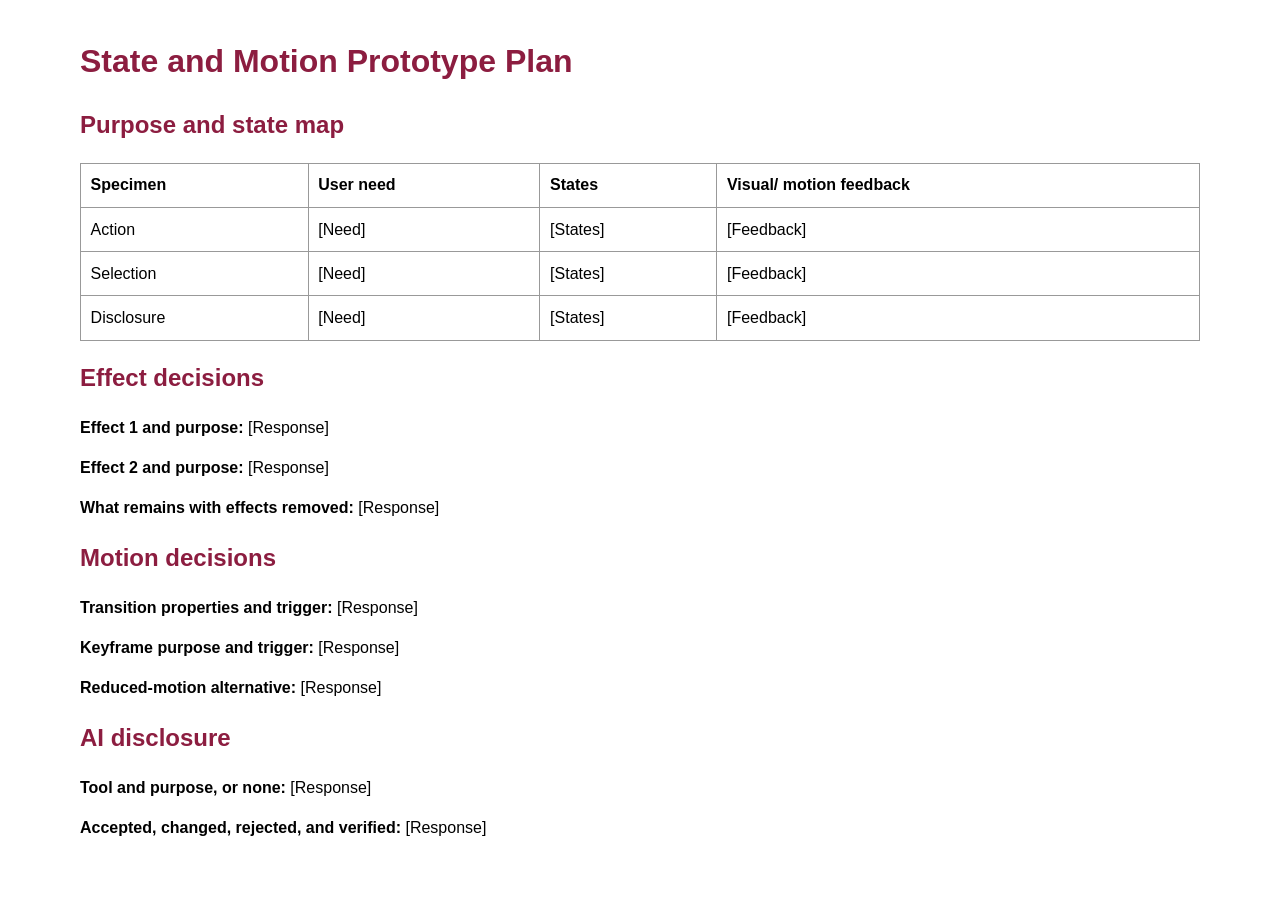
==== prototype-plan.html @ e9217cf0 "Initial commit" ====
<!DOCTYPE html>
    <html lang="en">
    <head>
        <meta charset="utf-8">
        <title>Prototype Plan</title>
        <style>
            body {
                max-width:70rem;
                margin:auto;
                padding:1rem;
                font:1rem/1.5 Arial,sans-serif;
                }
            h1,h2 {
                color:#8c1d40;
                }
            table {
                width:100%;
                border-collapse:collapse;
                }
            th,td {
                border:1px solid #999;
                padding:.6rem;
                text-align:left;
                vertical-align:top;
                }
        </style>
    </head>
    <body>
        <h1>State and Motion Prototype Plan</h1>
        <h2>Purpose and state map</h2>
        <table>
            <tr>
                <th>Specimen</th>
                <th>User need</th>
                <th>States</th>
                <th>Visual/ motion feedback</th>
            </tr>
            <tr>
                <td>Action</td>
                <td>[Need]</td>
                <td>[States]</td>
                <td>[Feedback]</td>
            </tr>
            <tr>
                <td>Selection</td>
                <td>[Need]</td>
                <td>[States]</td>
                <td>[Feedback]</td>
            </tr>
            <tr>
                <td>Disclosure</td>
                <td>[Need]</td>
                <td>[States]</td>
                <td>[Feedback]</td>
            </tr>
        </table>
        <h2>Effect decisions</h2>
        <p><strong>Effect 1 and purpose:</strong> [Response]</p>
        <p><strong>Effect 2 and purpose:</strong> [Response]</p>
        <p><strong>What remains with effects removed:</strong> [Response]</p>
        <h2>Motion decisions</h2>
        <p><strong>Transition properties and trigger:</strong> [Response]</p>
        <p><strong>Keyframe purpose and trigger:</strong> [Response]</p>
        <p><strong>Reduced-motion alternative:</strong> [Response]</p>
        <h2>AI disclosure</h2>
        <p><strong>Tool and purpose, or none:</strong> [Response]</p>
        <p><strong>Accepted, changed, rejected, and verified:</strong> [Response]</p>
    </body>
    </html>
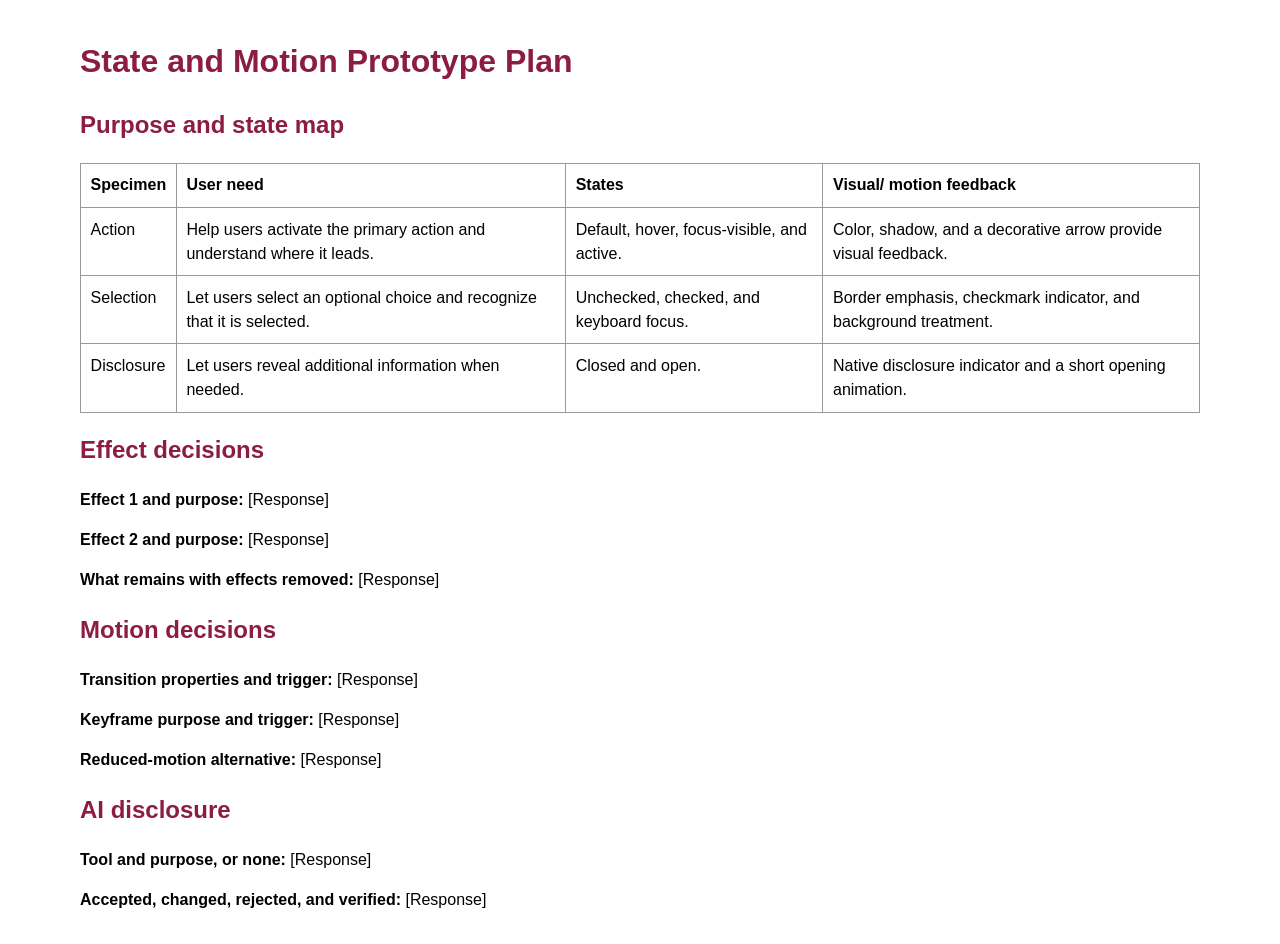
==== commit ae9c50fe: "Update prototype-plan.html" ====
--- a/prototype-plan.html
+++ b/prototype-plan.html
@@ -35,23 +35,24 @@
                 <th>States</th>
                 <th>Visual/ motion feedback</th>
             </tr>
+            
             <tr>
                 <td>Action</td>
-                <td>[Need]</td>
-                <td>[States]</td>
-                <td>[Feedback]</td>
+                <td>Help users activate the primary action and understand where it leads.</td>
+                <td>Default, hover, focus-visible, and active.</td>
+                <td>Color, shadow, and a decorative arrow provide visual feedback.</td>
             </tr>
             <tr>
                 <td>Selection</td>
-                <td>[Need]</td>
-                <td>[States]</td>
-                <td>[Feedback]</td>
+                <td>Let users select an optional choice and recognize that it is selected.</td>
+                <td>Unchecked, checked, and keyboard focus.</td>
+                <td>Border emphasis, checkmark indicator, and background treatment.</td>
             </tr>
             <tr>
                 <td>Disclosure</td>
-                <td>[Need]</td>
-                <td>[States]</td>
-                <td>[Feedback]</td>
+                <td>Let users reveal additional information when needed.</td>
+                <td>Closed and open.</td>
+                <td>Native disclosure indicator and a short opening animation.</td>
             </tr>
         </table>
         <h2>Effect decisions</h2>
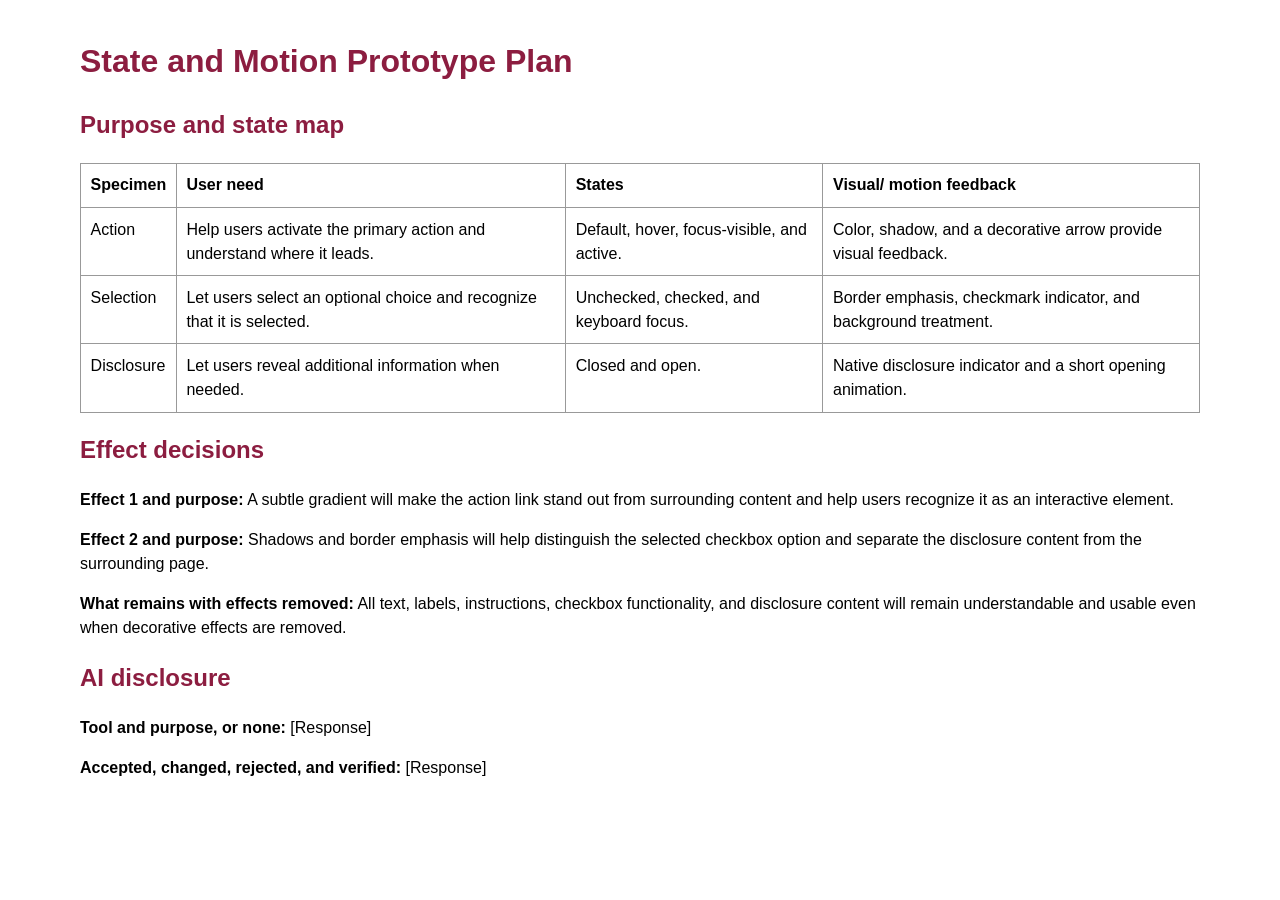
==== commit e05c711d: "Update prototype-plan.html" ====
--- a/prototype-plan.html
+++ b/prototype-plan.html
@@ -56,13 +56,10 @@
             </tr>
         </table>
         <h2>Effect decisions</h2>
-        <p><strong>Effect 1 and purpose:</strong> [Response]</p>
-        <p><strong>Effect 2 and purpose:</strong> [Response]</p>
-        <p><strong>What remains with effects removed:</strong> [Response]</p>
-        <h2>Motion decisions</h2>
-        <p><strong>Transition properties and trigger:</strong> [Response]</p>
-        <p><strong>Keyframe purpose and trigger:</strong> [Response]</p>
-        <p><strong>Reduced-motion alternative:</strong> [Response]</p>
+        <p><strong>Effect 1 and purpose:</strong> A subtle gradient will make the action link stand out from surrounding content and help users recognize it as an interactive element.</p>
+        <p><strong>Effect 2 and purpose:</strong> Shadows and border emphasis will help distinguish the selected checkbox option and separate the disclosure content from the surrounding page.</p>
+        <p><strong>What remains with effects removed:</strong> All text, labels, instructions, checkbox functionality, and disclosure content will remain understandable and usable even when decorative effects are removed.</p>
+
         <h2>AI disclosure</h2>
         <p><strong>Tool and purpose, or none:</strong> [Response]</p>
         <p><strong>Accepted, changed, rejected, and verified:</strong> [Response]</p>
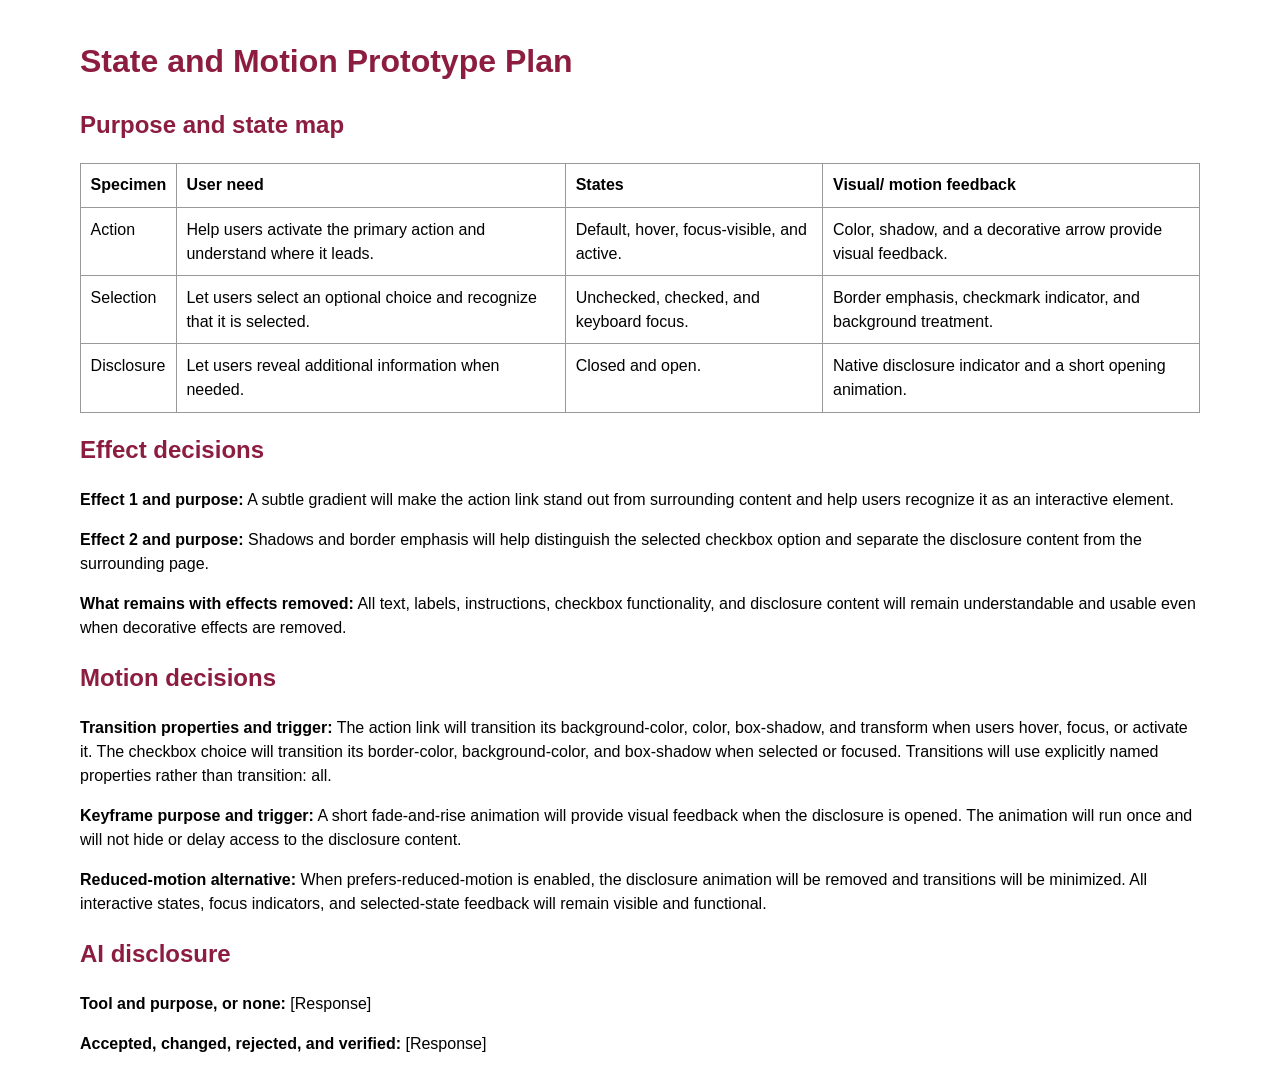
==== commit 62194eb4: "Update prototype-plan.html" ====
--- a/prototype-plan.html
+++ b/prototype-plan.html
@@ -60,6 +60,11 @@
         <p><strong>Effect 2 and purpose:</strong> Shadows and border emphasis will help distinguish the selected checkbox option and separate the disclosure content from the surrounding page.</p>
         <p><strong>What remains with effects removed:</strong> All text, labels, instructions, checkbox functionality, and disclosure content will remain understandable and usable even when decorative effects are removed.</p>
 
+        <h2>Motion decisions</h2>
+        <p><strong>Transition properties and trigger:</strong> The action link will transition its background-color, color, box-shadow, and transform when users hover, focus, or activate it. The checkbox choice will transition its border-color, background-color, and box-shadow when selected or focused. Transitions will use explicitly named properties rather than transition: all.</p>
+        <p><strong>Keyframe purpose and trigger:</strong> A short fade-and-rise animation will provide visual feedback when the disclosure is opened. The animation will run once and will not hide or delay access to the disclosure content.</p>
+        <p><strong>Reduced-motion alternative:</strong> When prefers-reduced-motion is enabled, the disclosure animation will be removed and transitions will be minimized. All interactive states, focus indicators, and selected-state feedback will remain visible and functional.</p>
+
         <h2>AI disclosure</h2>
         <p><strong>Tool and purpose, or none:</strong> [Response]</p>
         <p><strong>Accepted, changed, rejected, and verified:</strong> [Response]</p>
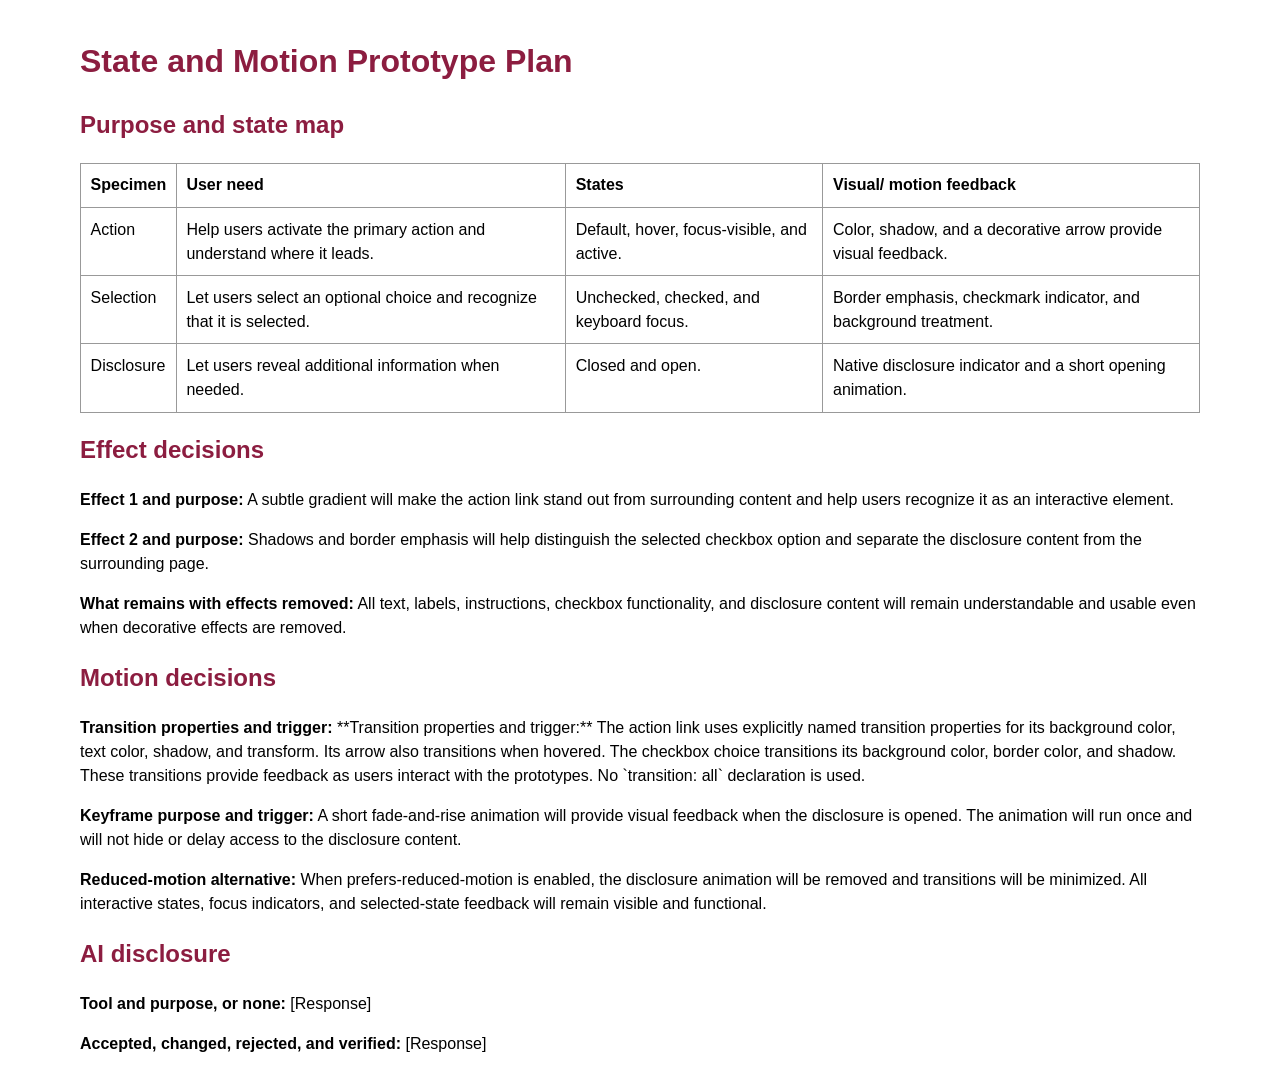
==== commit a66617b1: "Update prototype-plan.html" ====
--- a/prototype-plan.html
+++ b/prototype-plan.html
@@ -61,7 +61,7 @@
         <p><strong>What remains with effects removed:</strong> All text, labels, instructions, checkbox functionality, and disclosure content will remain understandable and usable even when decorative effects are removed.</p>
 
         <h2>Motion decisions</h2>
-        <p><strong>Transition properties and trigger:</strong> The action link will transition its background-color, color, box-shadow, and transform when users hover, focus, or activate it. The checkbox choice will transition its border-color, background-color, and box-shadow when selected or focused. Transitions will use explicitly named properties rather than transition: all.</p>
+        <p><strong>Transition properties and trigger:</strong> **Transition properties and trigger:** The action link uses explicitly named transition properties for its background color, text color, shadow, and transform. Its arrow also transitions when hovered. The checkbox choice transitions its background color, border color, and shadow. These transitions provide feedback as users interact with the prototypes. No `transition: all` declaration is used.</p>
         <p><strong>Keyframe purpose and trigger:</strong> A short fade-and-rise animation will provide visual feedback when the disclosure is opened. The animation will run once and will not hide or delay access to the disclosure content.</p>
         <p><strong>Reduced-motion alternative:</strong> When prefers-reduced-motion is enabled, the disclosure animation will be removed and transitions will be minimized. All interactive states, focus indicators, and selected-state feedback will remain visible and functional.</p>
 
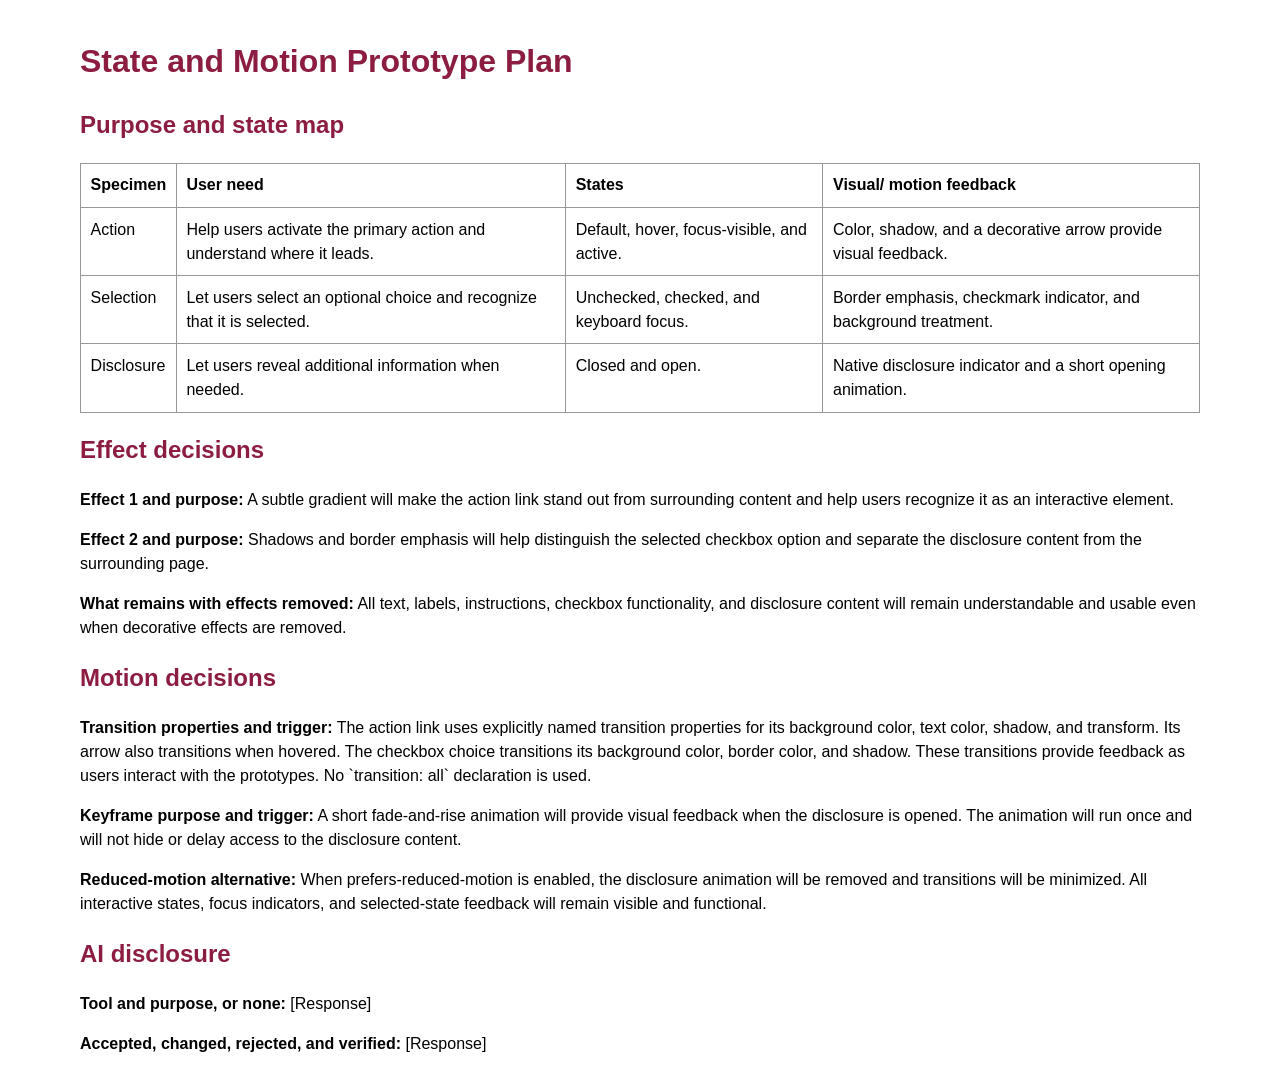
==== commit 63a46d8f: "Update prototype-plan.html" ====
--- a/prototype-plan.html
+++ b/prototype-plan.html
@@ -61,7 +61,7 @@
         <p><strong>What remains with effects removed:</strong> All text, labels, instructions, checkbox functionality, and disclosure content will remain understandable and usable even when decorative effects are removed.</p>
 
         <h2>Motion decisions</h2>
-        <p><strong>Transition properties and trigger:</strong> **Transition properties and trigger:** The action link uses explicitly named transition properties for its background color, text color, shadow, and transform. Its arrow also transitions when hovered. The checkbox choice transitions its background color, border color, and shadow. These transitions provide feedback as users interact with the prototypes. No `transition: all` declaration is used.</p>
+        <p><strong>Transition properties and trigger:</strong> The action link uses explicitly named transition properties for its background color, text color, shadow, and transform. Its arrow also transitions when hovered. The checkbox choice transitions its background color, border color, and shadow. These transitions provide feedback as users interact with the prototypes. No `transition: all` declaration is used.</p>
         <p><strong>Keyframe purpose and trigger:</strong> A short fade-and-rise animation will provide visual feedback when the disclosure is opened. The animation will run once and will not hide or delay access to the disclosure content.</p>
         <p><strong>Reduced-motion alternative:</strong> When prefers-reduced-motion is enabled, the disclosure animation will be removed and transitions will be minimized. All interactive states, focus indicators, and selected-state feedback will remain visible and functional.</p>
 
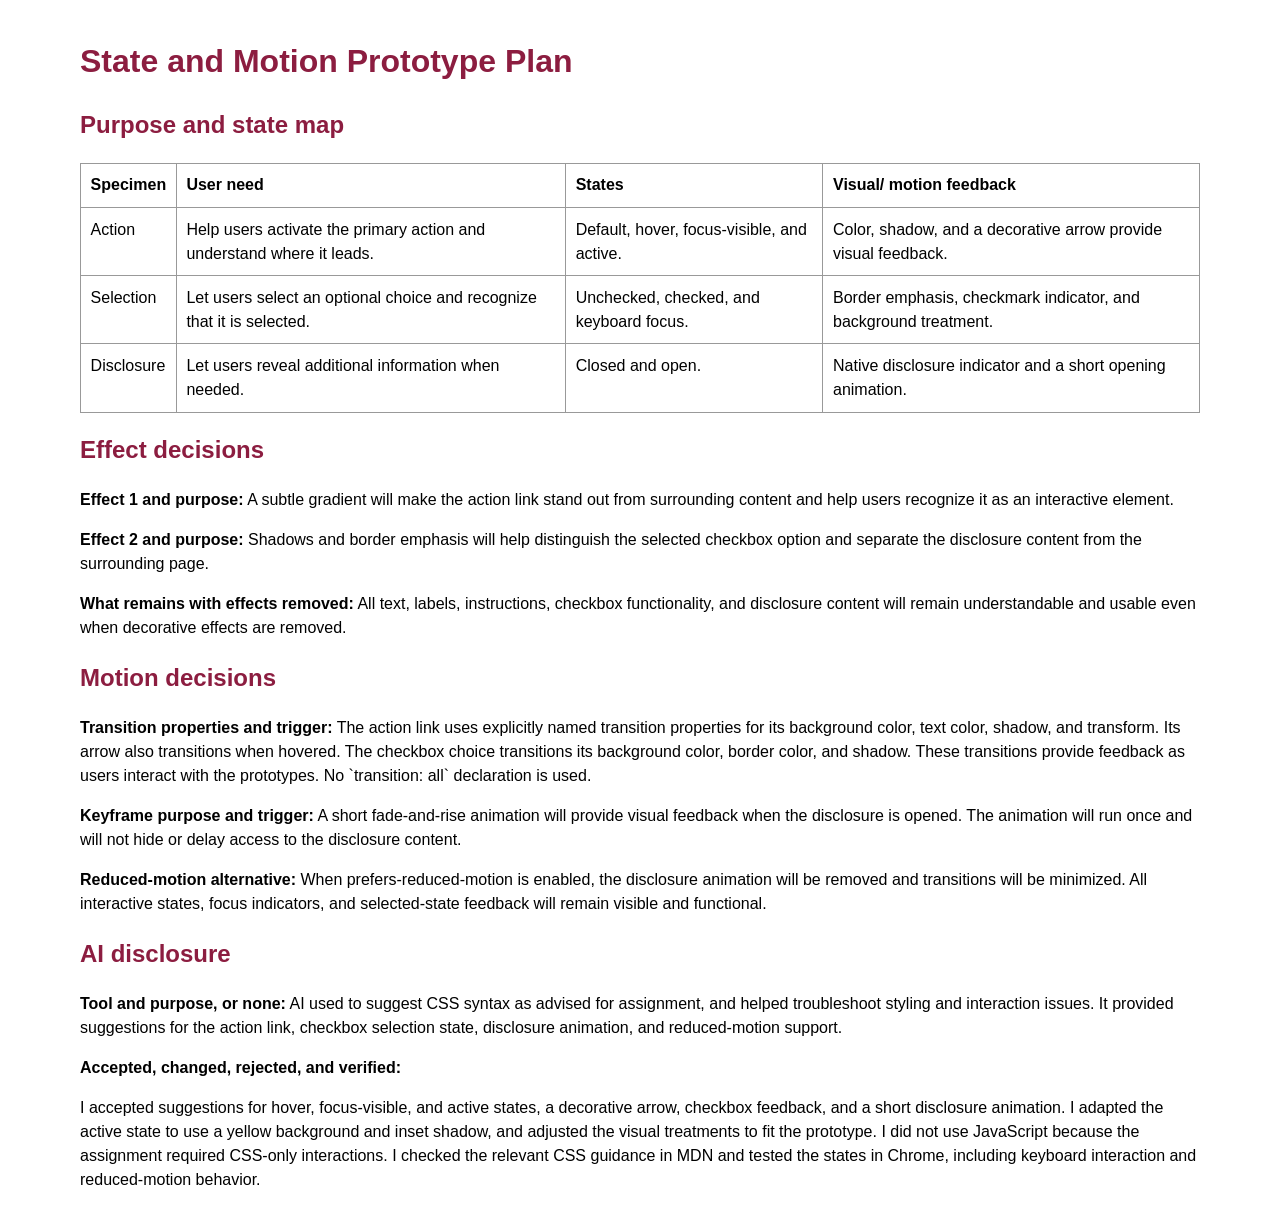
==== commit b92284dc: "Update prototype-plan.html" ====
--- a/prototype-plan.html
+++ b/prototype-plan.html
@@ -66,7 +66,7 @@
         <p><strong>Reduced-motion alternative:</strong> When prefers-reduced-motion is enabled, the disclosure animation will be removed and transitions will be minimized. All interactive states, focus indicators, and selected-state feedback will remain visible and functional.</p>
 
         <h2>AI disclosure</h2>
-        <p><strong>Tool and purpose, or none:</strong> [Response]</p>
-        <p><strong>Accepted, changed, rejected, and verified:</strong> [Response]</p>
+        <p><strong>Tool and purpose, or none:</strong> AI used to suggest CSS syntax as advised for assignment, and helped troubleshoot styling and interaction issues. It provided suggestions for the action link, checkbox selection state, disclosure animation, and reduced-motion support.</p>
+        <p><strong>Accepted, changed, rejected, and verified:</strong><p> I accepted suggestions for hover, focus-visible, and active states, a decorative arrow, checkbox feedback, and a short disclosure animation. I adapted the active state to use a yellow background and inset shadow, and adjusted the visual treatments to fit the prototype. I did not use JavaScript because the assignment required CSS-only interactions. I checked the relevant CSS guidance in MDN and tested the states in Chrome, including keyboard interaction and reduced-motion behavior.</p>
     </body>
     </html>
